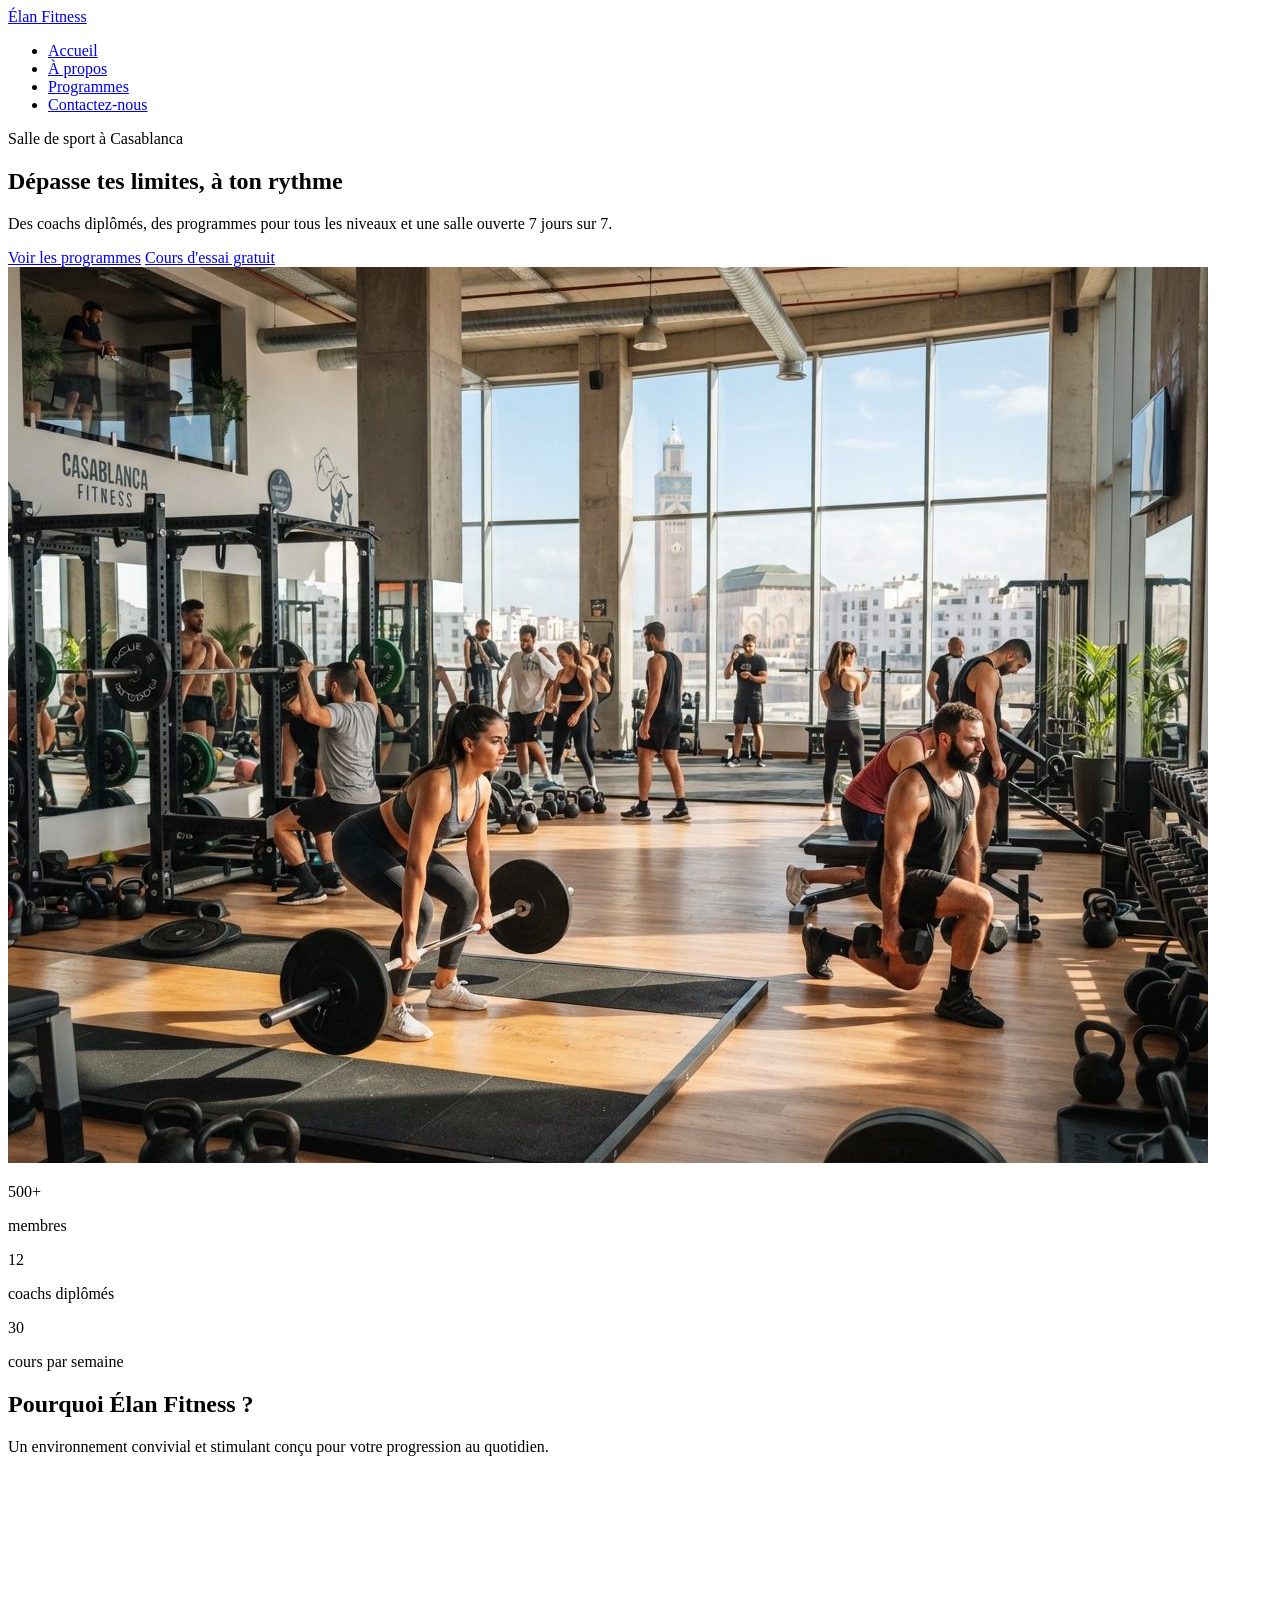
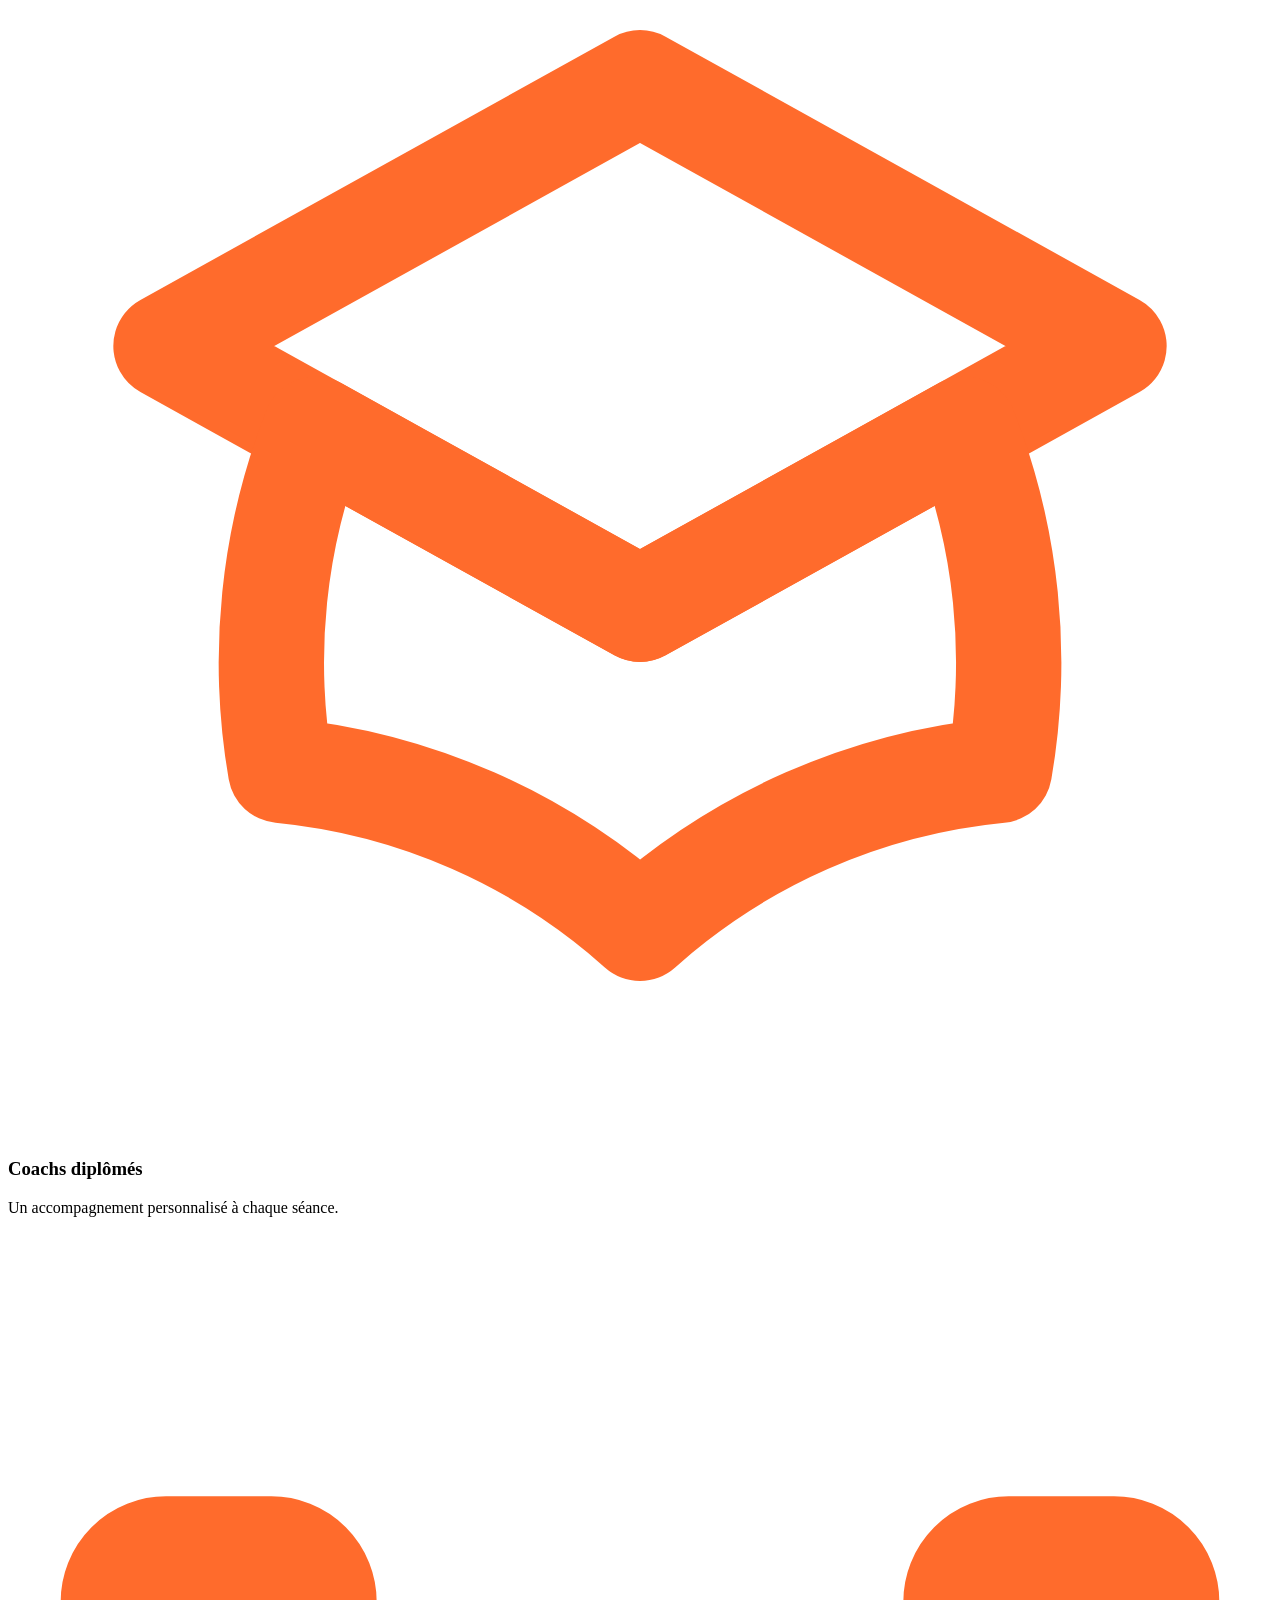
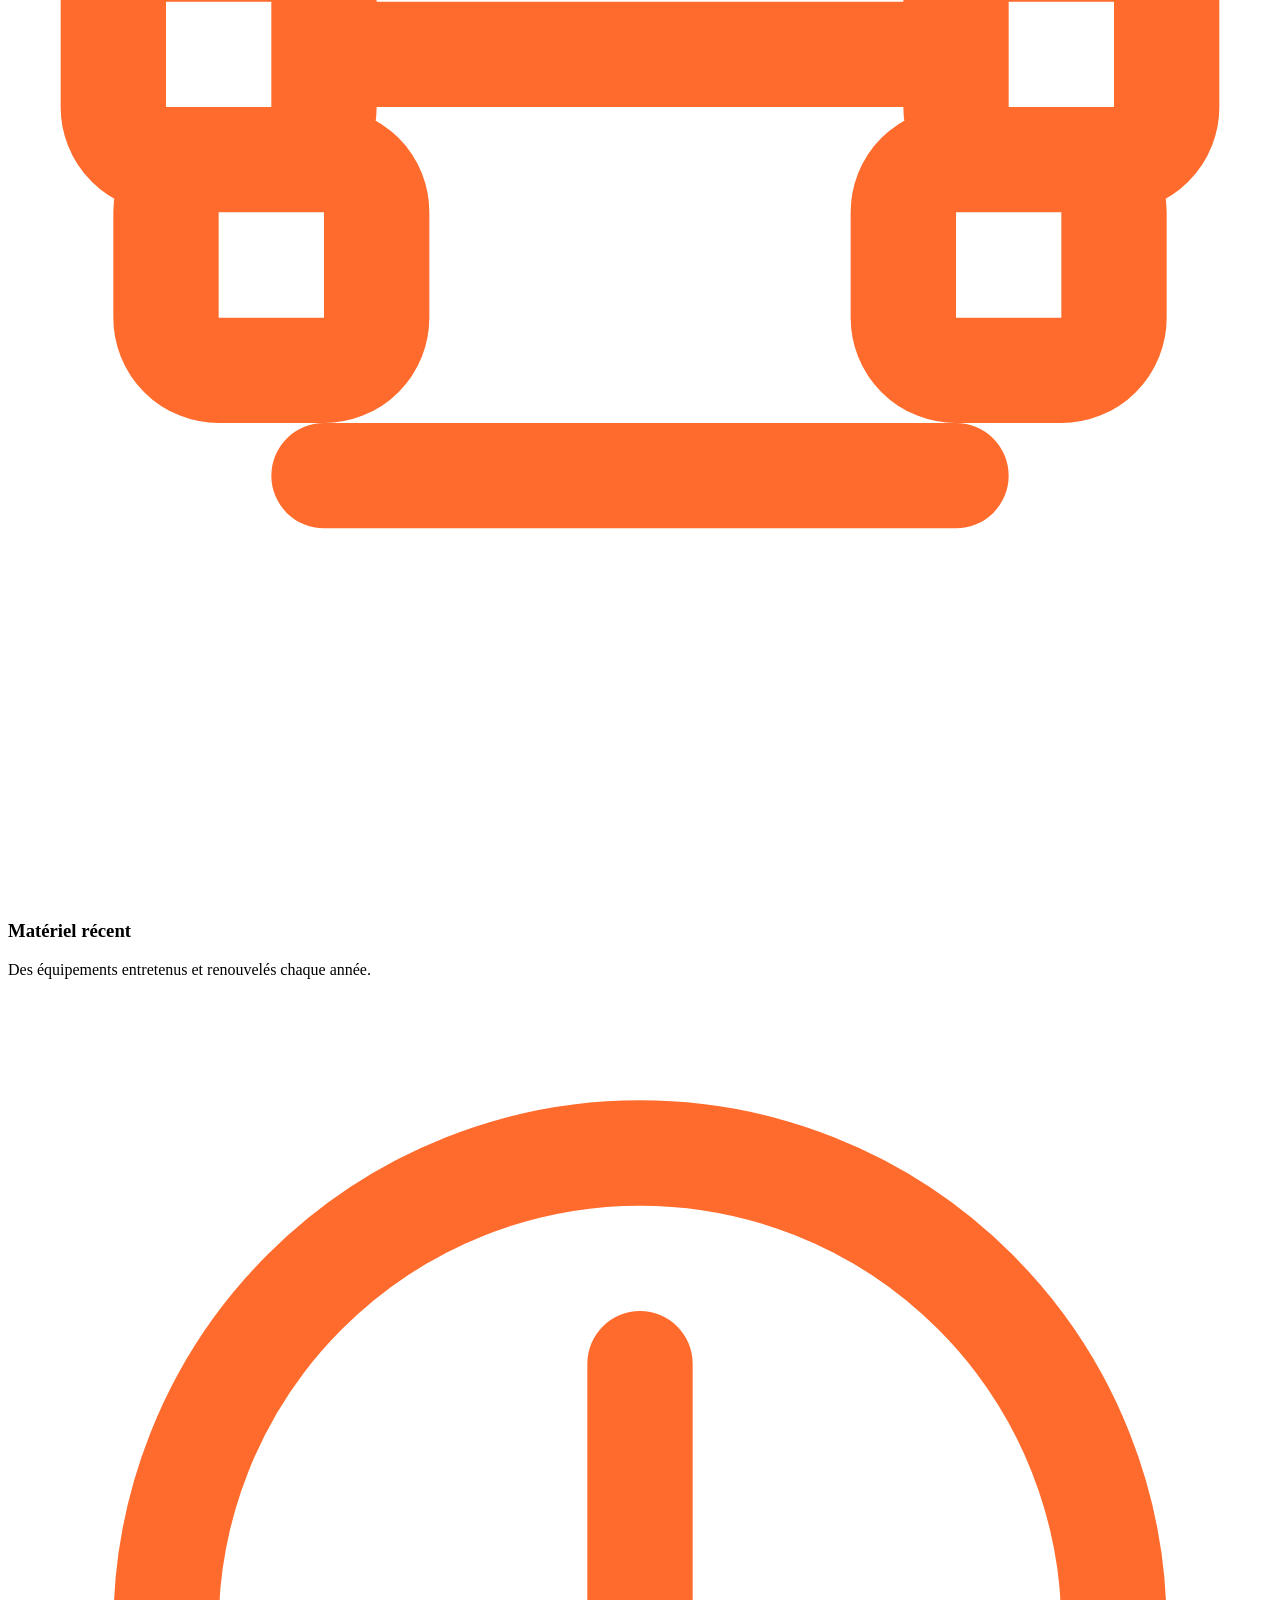
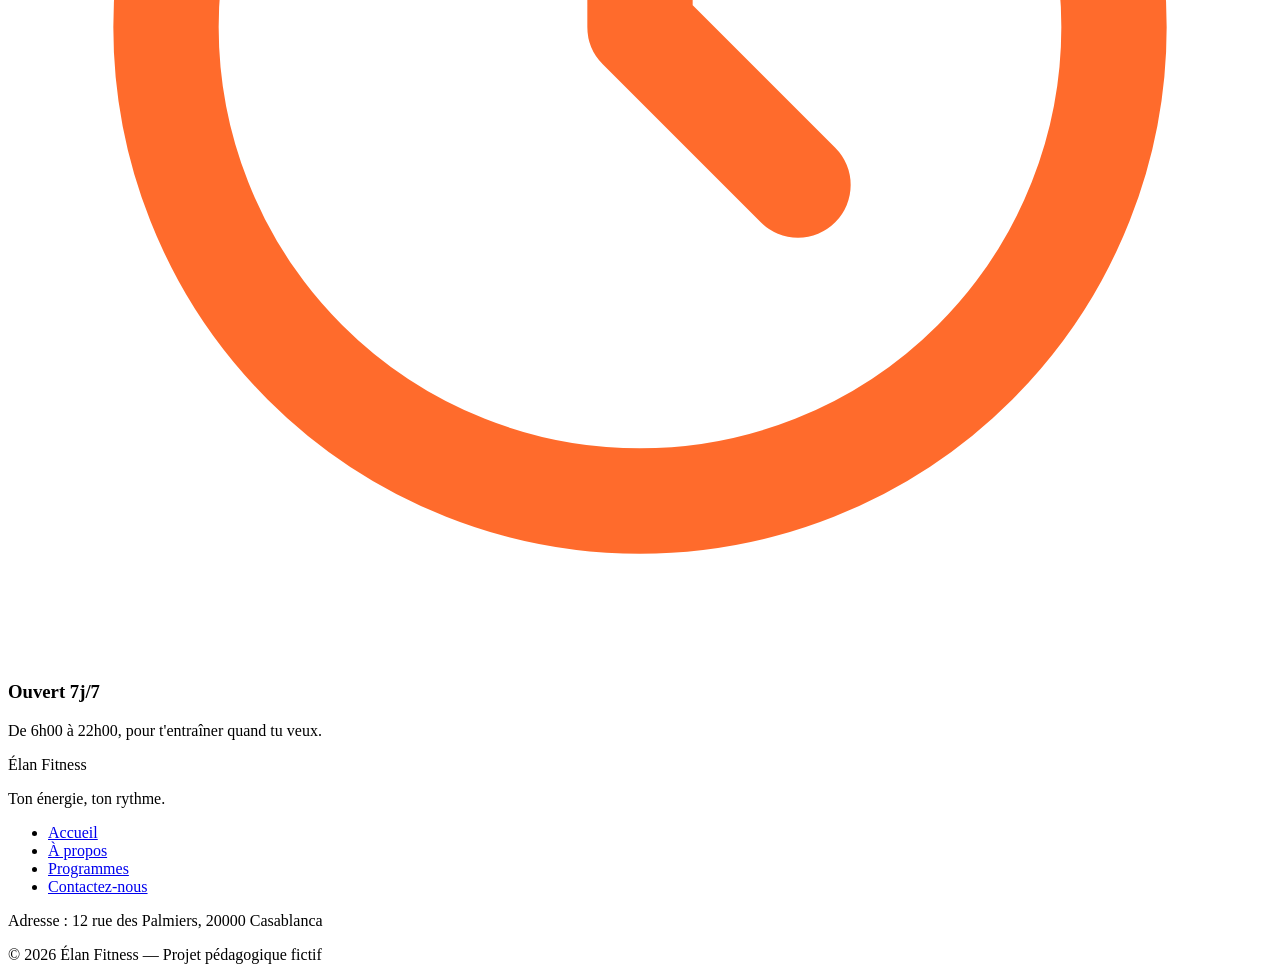
==== index.html @ 6aaadf18 "Division du site aux multipages" ====
<!DOCTYPE html>
<html lang="fr">
<head>
  <meta charset="UTF-8">
  <meta name="viewport" content="width=device-width, initial-scale=1">
  <meta name="description" content="Élan Fitness, salle de sport à Casablanca : musculation, yoga, cardio et boxe fitness avec des coachs diplômés. Réservez votre cours d'essai gratuit.">
  <title>Élan Fitness | Salle de sport à Casablanca</title>

  <link rel="preconnect" href="https://fonts.googleapis.com">
  <link rel="preconnect" href="https://fonts.gstatic.com" crossorigin>
  <link href="https://fonts.googleapis.com/css2?family=Inter:wght@400;500;600&family=Poppins:wght@600;700;800&display=swap" rel="stylesheet">

  <link rel="stylesheet" href="style.css">
</head>

<body>

  <header class="en-tete">
    <div class="conteneur en-tete-contenu">
      <a href="#accueil" class="logo">Élan Fitness</a>

      <nav aria-label="Navigation principale">
        <ul class="menu">
          <li><a href="index.html" class="lien-actif">Accueil</a></li>
          <li><a href="a-propos.html">À propos</a></li>
          <li><a href="programmes.html">Programmes</a></li>
          <li><a href="Contactez-nous.html">Contactez-nous</a></li>
        </ul>
      </nav>
    </div>
  </header>

  <main>

    <section id="accueil" class="hero">
      <div class="conteneur">

        <div class="hero-contenu">
          <div class="hero-texte">
            <p class="sur-titre">Salle de sport à Casablanca</p>
            <h1>Dépasse tes limites, à ton rythme</h1>
            <p class="hero-description">
              Des coachs diplômés, des programmes pour tous les niveaux et une salle ouverte 7 jours sur 7.
            </p>
            <div class="boutons">
              <a href="#programmes" class="bouton bouton-principal">Voir les programmes</a>
              <a href="#contact" class="bouton bouton-secondaire">Cours d'essai gratuit</a>
            </div>
          </div>

          <img class="hero-image" src="img/hero.jpg" alt="Des personnes s'entraînent dans une salle de sport lumineuse à Casablanca">
        </div>

        <div class="chiffres">
          <div class="chiffre">
            <p class="chiffre-nombre">500+</p>
            <p>membres</p>
          </div>
          <div class="chiffre">
            <p class="chiffre-nombre">12</p>
            <p>coachs diplômés</p>
          </div>
          <div class="chiffre">
            <p class="chiffre-nombre">30</p>
            <p>cours par semaine</p>
          </div>
        </div>

      </div>
    </section>

    <section class="section section-blanche">
      <div class="conteneur">

        <div class="section-titre">
          <h2>Pourquoi Élan Fitness ?</h2>
          <p>Un environnement convivial et stimulant conçu pour votre progression au quotidien.</p>
        </div>

        <div class="cartes">
          <article class="carte carte-avantage">
            <div class="icone"><img src="img/icone-coach.svg" alt=""></div>
            <h3>Coachs diplômés</h3>
            <p>Un accompagnement personnalisé à chaque séance.</p>
          </article>

          <article class="carte carte-avantage">
            <div class="icone"><img src="img/icone-materiel.svg" alt=""></div>
            <h3>Matériel récent</h3>
            <p>Des équipements entretenus et renouvelés chaque année.</p>
          </article>

          <article class="carte carte-avantage">
            <div class="icone"><img src="img/icone-horloge.svg" alt=""></div>
            <h3>Ouvert 7j/7</h3>
            <p>De 6h00 à 22h00, pour t'entraîner quand tu veux.</p>
          </article>
        </div>

      </div>
    </section>

    <!-- <section id="a-propos" class="section">
      <div class="conteneur apropos-contenu">

        <div class="apropos-texte">
          <p class="sur-titre">Notre histoire et notre mission</p>
          <h2>Une communauté passionnée au cœur de Casablanca</h2>
          <p>
            Fondé avec la conviction que le sport doit être accessible, motivant et bienveillant,
            Élan Fitness a été pensé comme un lieu d'énergie positive où chacun progresse à son rythme.
          </p>
          <p>
            Que vous franchissiez pour la première fois la porte d'une salle ou que vous prépariez des
            objectifs avancés, notre équipe de coachs certifiés vous accompagne au quotidien, sans
            jugement et avec passion.
          </p>

          <ul class="valeurs">
            <li class="valeur">
              <div class="icone icone-petite"><img src="img/icone-check.svg" alt=""></div>
              <span>Esprit bienveillant</span>
            </li>
            <li class="valeur">
              <div class="icone icone-petite"><img src="img/icone-check.svg" alt=""></div>
              <span>Suivi personnalisé</span>
            </li>
            <li class="valeur">
              <div class="icone icone-petite"><img src="img/icone-check.svg" alt=""></div>
              <span>Ambiance conviviale</span>
            </li>
          </ul>
        </div>

        <img class="apropos-image" src="img/equipe.jpg" alt="L'équipe de coachs d'Élan Fitness réunie dans la salle">

      </div>
    </section> -->

    <!-- <section id="programmes" class="section">
      <div class="conteneur">

        <div class="section-titre">
          <h2>Nos programmes</h2>
          <p>Un programme pour chaque objectif</p>
        </div>

        <div class="cartes">

          <article class="carte carte-programme">
            <img src="img/musculation.jpg" alt="Une sportive soulève des haltères dans l'espace musculation">
            <div class="programme-corps">
              <span class="etiquette etiquette-orange">Tous niveaux</span>
              <h3>Musculation</h3>
              <p>Renforce ton corps et progresse avec un coach.</p>
              <p class="duree"><img src="img/icone-duree.svg" alt="">60 min</p>
            </div>
          </article>

          <article class="carte carte-programme">
            <img src="img/yoga.jpg" alt="Un groupe pratique le yoga sur des tapis dans une salle lumineuse">
            <div class="programme-corps">
              <span class="etiquette etiquette-bleue">Débutant</span>
              <h3>Yoga</h3>
              <p>Gagne en souplesse et en sérénité.</p>
              <p class="duree"><img src="img/icone-duree.svg" alt="">75 min</p>
            </div>
          </article>

          <article class="carte carte-programme">
            <img src="img/cardio.jpg" alt="Des sportifs suivent un circuit de cardio training avec des kettlebells">
            <div class="programme-corps">
              <span class="etiquette etiquette-verte">Intermédiaire</span>
              <h3>Cardio training</h3>
              <p>Des circuits dynamiques pour travailler ton endurance.</p>
              <p class="duree"><img src="img/icone-duree.svg" alt="">45 min</p>
            </div>
          </article>

          <article class="carte carte-programme">
            <img src="img/boxe.jpg" alt="Une sportive frappe un sac de frappe pendant un cours de boxe fitness">
            <div class="programme-corps">
              <span class="etiquette etiquette-verte">Intermédiaire</span>
              <h3>Boxe fitness</h3>
              <p>Cardio et coordination, sans contact.</p>
              <p class="duree"><img src="img/icone-duree.svg" alt="">50 min</p>
            </div>
          </article>

        </div>

        <div class="formules">

          <div class="section-titre">
            <h3>Nos formules</h3>
            <p>Des abonnements flexibles adaptés à vos envies et objectifs</p>
          </div>

          <div class="cartes">

            <article class="carte formule">
              <h4>Essentiel</h4>
              <p class="prix">250 MAD <span>/ mois</span></p>
              <ul class="formule-liste">
                <li>Accès à la salle</li>
                <li>2 cours collectifs par semaine</li>
                <li>Sans engagement</li>
              </ul>
              <a href="#contact" class="bouton bouton-secondaire">Choisir</a>
            </article>

            <article class="carte formule formule-populaire">
              <p class="badge-populaire">Populaire</p>
              <h4>Premium</h4>
              <p class="prix">400 MAD <span>/ mois</span></p>
              <ul class="formule-liste">
                <li>Accès à la salle</li>
                <li>Cours collectifs illimités</li>
                <li>1 bilan avec un coach</li>
              </ul>
              <a href="#contact" class="bouton bouton-principal">Choisir</a>
            </article>

            <article class="carte formule">
              <h4>Duo</h4>
              <p class="prix">650 MAD <span>/ mois</span></p>
              <p class="prix-note">pour 2 personnes</p>
              <ul class="formule-liste">
                <li>Accès à la salle pour deux</li>
                <li>Cours collectifs illimités</li>
                <li>Sans engagement</li>
              </ul>
              <a href="#contact" class="bouton bouton-secondaire">Choisir</a>
            </article>

          </div>
        </div>

      </div>
    </section> -->

  </main>

  <footer class="pied-de-page">
    <div class="conteneur">

      <div class="pied-haut">
        <div>
          <p class="logo logo-clair">Élan Fitness</p>
          <p class="slogan">Ton énergie, ton rythme.</p>
        </div>

        <nav aria-label="Navigation du pied de page">
          <ul class="menu menu-pied">
            <li><a href="index.html">Accueil</a></li>
            <li><a href="a-propos.html">À propos</a></li>
            <li><a href="programmes.html">Programmes</a></li>
            <li><a href="Contactez-nous.html">Contactez-nous</a></li>
          </ul>
        </nav>
      </div>

      <div class="pied-bas">
        <p>Adresse : 12 rue des Palmiers, 20000 Casablanca</p>
        <p>&copy; 2026 Élan Fitness — Projet pédagogique fictif</p>
      </div>

    </div>
  </footer>

</body>
</html>
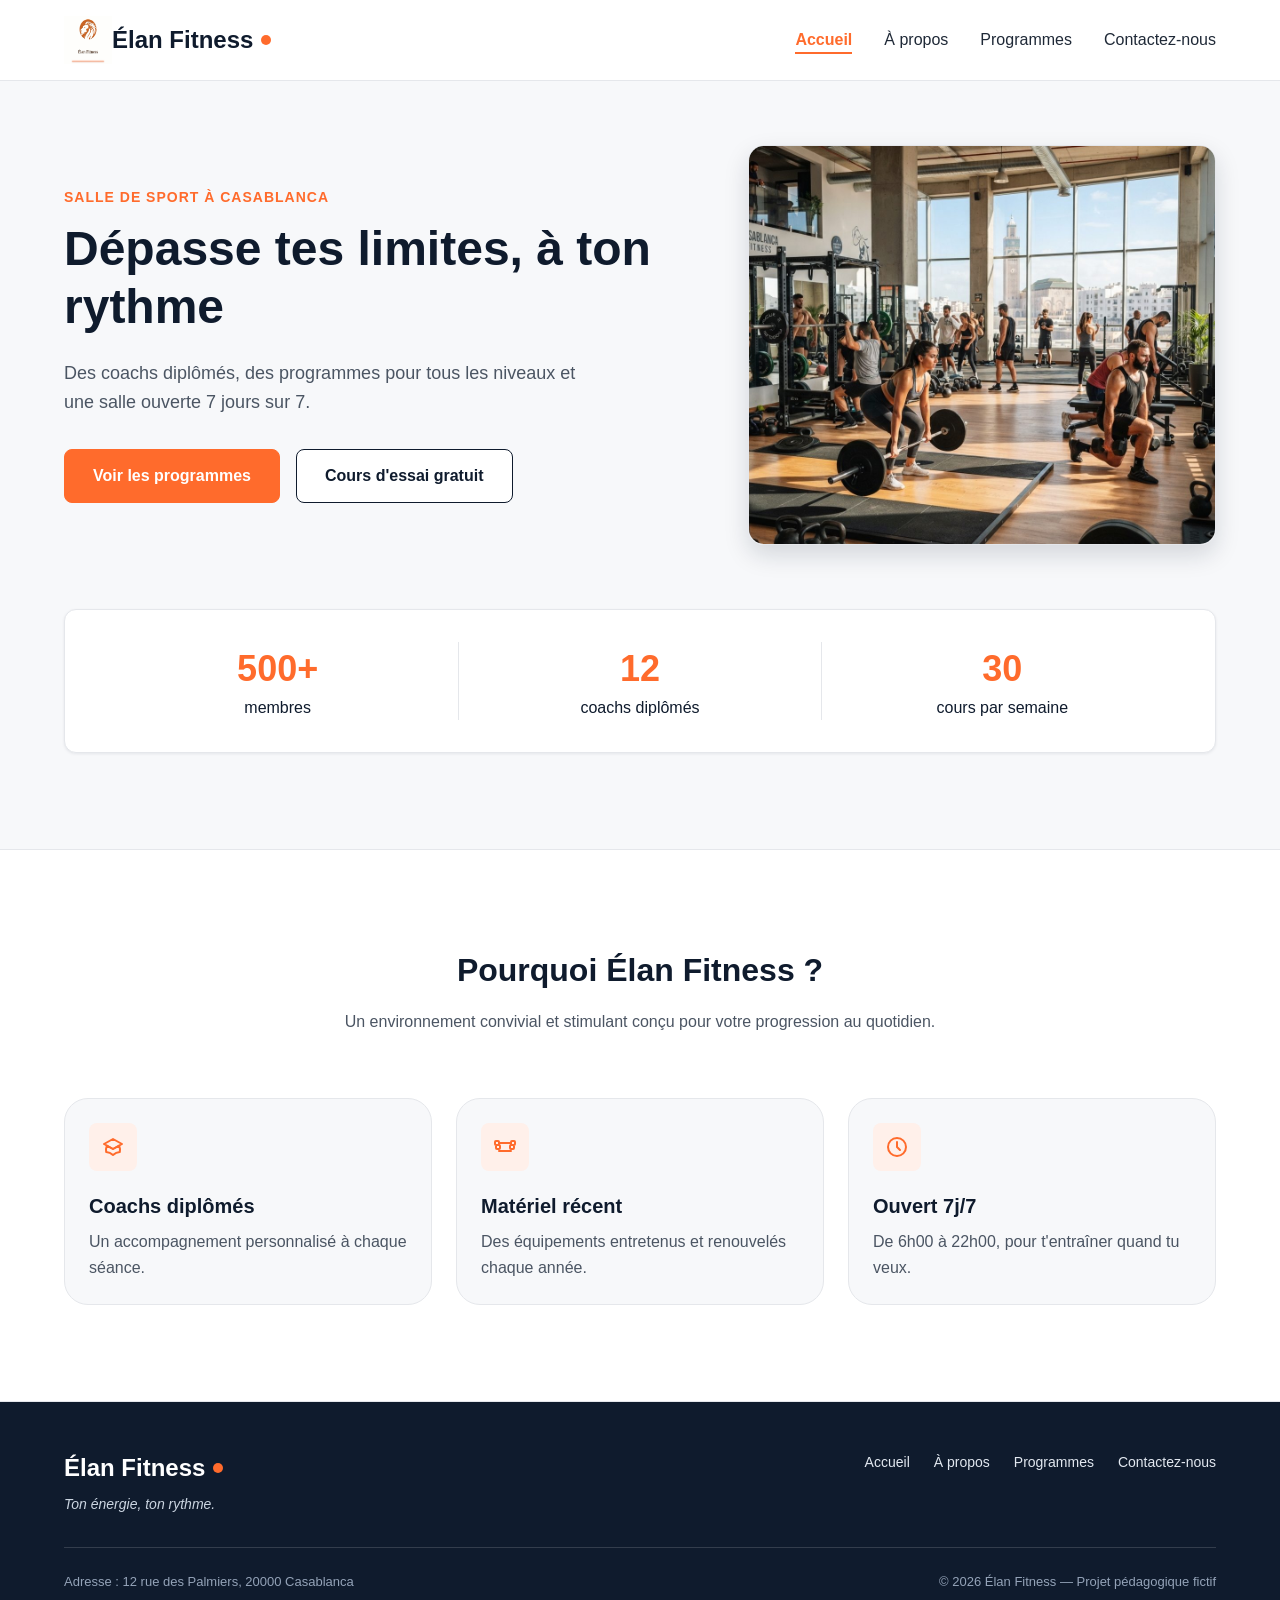
==== commit ea89e3f6: "L'adoption d'un logo adapté pour « Élan Fitness » renforce l'identité visuelle de la salle" ====
--- a/index.html
+++ b/index.html
@@ -17,7 +17,7 @@
 
   <header class="en-tete">
     <div class="conteneur en-tete-contenu">
-      <a href="#accueil" class="logo">Élan Fitness</a>
+      <a href="index.html" class="logo"><img src="img/logo.png" width="48" height="48">Élan Fitness</a>
 
       <nav aria-label="Navigation principale">
         <ul class="menu">
--- a/style.css
+++ b/style.css
@@ -0,0 +1,547 @@
+* {
+  box-sizing: border-box;
+  margin: 0;
+  padding: 0;
+}
+
+html {
+  scroll-behavior: smooth;
+}
+
+body {
+  font-family: 'Inter', Arial, sans-serif;
+  font-size: 16px;
+  line-height: 1.5;
+  color: #1F2937;
+  background-color: #F7F8FA;
+}
+
+h1, h2, h3, h4 {
+  font-family: 'Poppins', Arial, sans-serif;
+  color: #0F1B2D;
+}
+
+a {
+  color: inherit;
+  text-decoration: none;
+}
+
+ul {
+  list-style: none;
+}
+
+img {
+  display: block;
+  max-width: 100%;
+}
+
+a:focus-visible,
+button:focus-visible {
+  outline: 3px solid #FF6B2C;
+  outline-offset: 2px;
+}
+
+.conteneur {
+  width: 100%;
+  max-width: 1200px;
+  margin: 0 auto;
+  padding: 0 24px;
+}
+
+.section {
+  padding: 96px 0;
+}
+
+.section-blanche {
+  background-color: #FFFFFF;
+  border-top: 1px solid #E5E7EB;
+  border-bottom: 1px solid #E5E7EB;
+}
+
+.section-titre {
+  max-width: 640px;
+  margin: 0 auto 64px;
+  text-align: center;
+}
+
+.section-titre h2 {
+  font-size: 32px;
+  margin-bottom: 16px;
+}
+
+.section-titre h3 {
+  font-size: 26px;
+  margin-bottom: 12px;
+}
+
+.section-titre p {
+  color: #4B5563;
+}
+
+.sur-titre {
+  font-size: 14px;
+  font-weight: 600;
+  color: #FF6B2C;
+  text-transform: uppercase;
+  letter-spacing: 1px;
+  margin-bottom: 12px;
+}
+
+.bouton {
+  display: inline-block;
+  padding: 14px 28px;
+  border-radius: 8px;
+  font-size: 16px;
+  font-weight: 600;
+  text-align: center;
+  cursor: pointer;
+}
+
+.bouton-principal {
+  background-color: #FF6B2C;
+  border: 1px solid #FF6B2C;
+  color: #FFFFFF;
+}
+
+.bouton-principal:hover {
+  background-color: #F05817;
+}
+
+.bouton-secondaire {
+  background-color: #FFFFFF;
+  border: 1px solid #0F1B2D;
+  color: #0F1B2D;
+}
+
+.bouton-secondaire:hover {
+  background-color: #F3F4F6;
+}
+
+.cartes {
+  display: flex;
+  gap: 24px;
+}
+
+.carte {
+  flex: 1;
+  background-color: #FFFFFF;
+  border: 1px solid #E5E7EB;
+  border-radius: 24px;
+  box-shadow: 0 4 px 6px rgba(0, 0, 0, 0.08);
+}
+
+.icone {
+  width: 48px;
+  height: 48px;
+  background-color: #FFF0EA;
+  border-radius: 8px;
+  display: flex;
+  align-items: center;
+  justify-content: center;
+}
+
+.icone img {
+  width: 24px;
+  height: 24px;
+}
+
+.icone-petite {
+  width: 32px;
+  height: 32px;
+  border-radius: 50%;
+}
+
+.icone-petite img {
+  width: 16px;
+  height: 16px;
+}
+
+.en-tete {
+  position: sticky;
+  top: 0;
+  z-index: 10;
+  background-color: #FFFFFF;
+  border-bottom: 1px solid #E5E7EB;
+}
+
+.en-tete-contenu {
+  height: 80px;
+  display: flex;
+  align-items: center;
+  justify-content: space-between;
+}
+
+.logo {
+  display: flex;
+  align-items: center;
+  font-family: 'Poppins', Arial, sans-serif;
+  font-size: 24px;
+  font-weight: 700;
+  color: #0F1B2D;
+}
+
+.logo::after {
+  content: "";
+  width: 10px;
+  height: 10px;
+  margin-left: 8px;
+  background-color: #FF6B2C;
+  border-radius: 50%;
+}
+
+.menu {
+  display: flex;
+  gap: 32px;
+}
+
+.menu a {
+  font-weight: 500;
+  padding-bottom: 4px;
+  border-bottom: 2px solid transparent;
+}
+
+.menu a:hover {
+  color: #FF6B2C;
+}
+
+.menu .lien-actif {
+  color: #FF6B2C;
+  font-weight: 600;
+  border-bottom-color: #FF6B2C;
+}
+
+.hero {
+  padding: 64px 0 96px;
+}
+
+.hero-contenu {
+  display: flex;
+  align-items: center;
+  gap: 32px;
+}
+
+.hero-texte {
+  flex: 7;
+}
+
+.hero-texte h1 {
+  font-size: 48px;
+  font-weight: 800;
+  line-height: 1.2;
+  margin-bottom: 24px;
+}
+
+.hero-description {
+  max-width: 520px;
+  font-size: 18px;
+  line-height: 1.6;
+  color: #4B5563;
+  margin-bottom: 32px;
+}
+
+.boutons {
+  display: flex;
+  flex-wrap: wrap;
+  gap: 16px;
+}
+
+.hero-image {
+  flex: 5;
+  min-width: 0;
+  height: 400px;
+  object-fit: cover;
+  border-radius: 16px;
+  border: 1px solid #E5E7EB;
+  box-shadow: 0 10px 25px rgba(15, 27, 45, 0.15);
+}
+
+.chiffres {
+  display: flex;
+  margin-top: 64px;
+  padding: 32px;
+  background-color: #FFFFFF;
+  border: 1px solid #E5E7EB;
+  border-radius: 12px;
+  box-shadow: 0 1px 3px rgba(15, 27, 45, 0.08);
+}
+
+.chiffre {
+  flex: 1;
+  text-align: center;
+  font-weight: 500;
+  color: #0F1B2D;
+}
+
+.chiffre + .chiffre {
+  border-left: 1px solid #E5E7EB;
+}
+
+.chiffre-nombre {
+  font-family: 'Poppins', Arial, sans-serif;
+  font-size: 36px;
+  font-weight: 800;
+  color: #FF6B2C;
+}
+
+.carte-avantage {
+  padding: 24px;
+  background-color: #F7F8FA;
+  box-shadow: none;
+}
+
+.carte-avantage .icone {
+  margin-bottom: 20px;
+}
+
+.carte-avantage h3 {
+  font-size: 20px;
+  margin-bottom: 8px;
+}
+
+.carte-avantage p {
+  color: #4B5563;
+  line-height: 1.6;
+}
+
+.apropos-contenu {
+  display: flex;
+  align-items: center;
+  gap: 64px;
+}
+
+.apropos-texte {
+  flex: 7;
+}
+
+.apropos-texte h2 {
+  font-size: 36px;
+  line-height: 1.2;
+  margin-bottom: 20px;
+}
+
+.apropos-texte p {
+  color: #4B5563;
+  line-height: 1.7;
+  margin-bottom: 16px;
+}
+
+.valeurs {
+  display: flex;
+  gap: 16px;
+  margin-top: 32px;
+}
+
+.valeur {
+  flex: 1;
+  display: flex;
+  align-items: center;
+  gap: 12px;
+  padding: 12px 16px;
+  background-color: #FFFFFF;
+  border: 1px solid #E5E7EB;
+  border-radius: 12px;
+  font-family: 'Poppins', Arial, sans-serif;
+  font-size: 14px;
+  font-weight: 600;
+  color: #0F1B2D;
+}
+
+.apropos-image {
+  flex: 5;
+  min-width: 0;
+  height: 360px;
+  object-fit: cover;
+  border-radius: 16px;
+  box-shadow: 0 10px 25px rgba(15, 27, 45, 0.15);
+}
+
+.carte-programme {
+  display: flex;
+  flex-direction: column;
+  overflow: hidden;
+}
+
+.carte-programme > img {
+  width: 100%;
+  height: 200px;
+  object-fit: cover;
+}
+
+.programme-corps {
+  flex: 1;
+  display: flex;
+  flex-direction: column;
+  padding: 20px;
+}
+
+.programme-corps h3 {
+  font-size: 20px;
+  margin-bottom: 8px;
+}
+
+.programme-corps p {
+  font-size: 15px;
+  color: #4B5563;
+}
+
+.etiquette {
+  align-self: flex-start;
+  padding: 4px 10px;
+  margin-bottom: 12px;
+  border-radius: 6px;
+  font-size: 12px;
+  font-weight: 600;
+}
+
+.etiquette-orange {
+  background-color: #FFEDE5;
+  color: #C2410C;
+}
+
+.etiquette-bleue {
+  background-color: #DBEAFE;
+  color: #1D4ED8;
+}
+
+.etiquette-verte {
+  background-color: #D1FAE5;
+  color: #047857;
+}
+
+.programme-corps .duree {
+  display: flex;
+  align-items: center;
+  gap: 8px;
+  margin-top: auto;
+  padding-top: 16px;
+  border-top: 1px solid #E5E7EB;
+  font-size: 13px;
+  font-weight: 600;
+  color: #0F1B2D;
+}
+
+.programme-corps h3 + p {
+  margin-bottom: 16px;
+}
+
+.duree img {
+  width: 16px;
+  height: 16px;
+}
+
+.formules {
+  margin-top: 96px;
+}
+
+.formule {
+  position: relative;
+  display: flex;
+  flex-direction: column;
+  padding: 28px;
+}
+
+.formule h4 {
+  font-size: 20px;
+}
+
+.prix {
+  margin: 8px 0 16px;
+  font-family: 'Poppins', Arial, sans-serif;
+  font-size: 30px;
+  font-weight: 800;
+  color: #FF6B2C;
+}
+
+.prix span {
+  font-family: 'Inter', Arial, sans-serif;
+  font-size: 16px;
+  font-weight: 500;
+  color: #4B5563;
+}
+
+.prix-note {
+  margin: -8px 0 16px;
+  font-size: 13px;
+  color: #4B5563;
+}
+
+.formule-liste {
+  flex: 1;
+  margin-bottom: 24px;
+}
+
+.formule-liste li {
+  padding-left: 28px;
+  margin-bottom: 12px;
+  font-size: 15px;
+  background-image: url('img/icone-check.svg');
+  background-repeat: no-repeat;
+  background-position: left center;
+  background-size: 16px;
+}
+
+.formule .bouton {
+  display: block;
+}
+
+.formule-populaire {
+  border: 2px solid #FF6B2C;
+  box-shadow: 0 10px 25px rgba(255, 107, 44, 0.2);
+}
+
+.badge-populaire {
+  position: absolute;
+  top: -14px;
+  left: 50%;
+  transform: translateX(-50%);
+  padding: 4px 14px;
+  background-color: #FF6B2C;
+  border-radius: 999px;
+  font-size: 12px;
+  font-weight: 700;
+  text-transform: uppercase;
+  color: #FFFFFF;
+}
+
+.pied-de-page {
+  padding: 48px 0 32px;
+  background-color: #0F1B2D;
+  color: #FFFFFF;
+}
+
+.pied-haut {
+  display: flex;
+  justify-content: space-between;
+  align-items: flex-start;
+  padding-bottom: 32px;
+  border-bottom: 1px solid rgba(255, 255, 255, 0.15);
+}
+
+.logo-clair {
+  color: #FFFFFF;
+}
+
+.slogan {
+  margin-top: 8px;
+  font-size: 14px;
+  font-style: italic;
+  color: #CBD5E1;
+}
+
+.menu-pied {
+  gap: 24px;
+}
+
+.menu-pied a {
+  font-size: 14px;
+  font-weight: 400;
+  color: #E2E8F0;
+}
+
+.pied-bas {
+  display: flex;
+  justify-content: space-between;
+  margin-top: 24px;
+  font-size: 13px;
+  color: #94A3B8;
+}
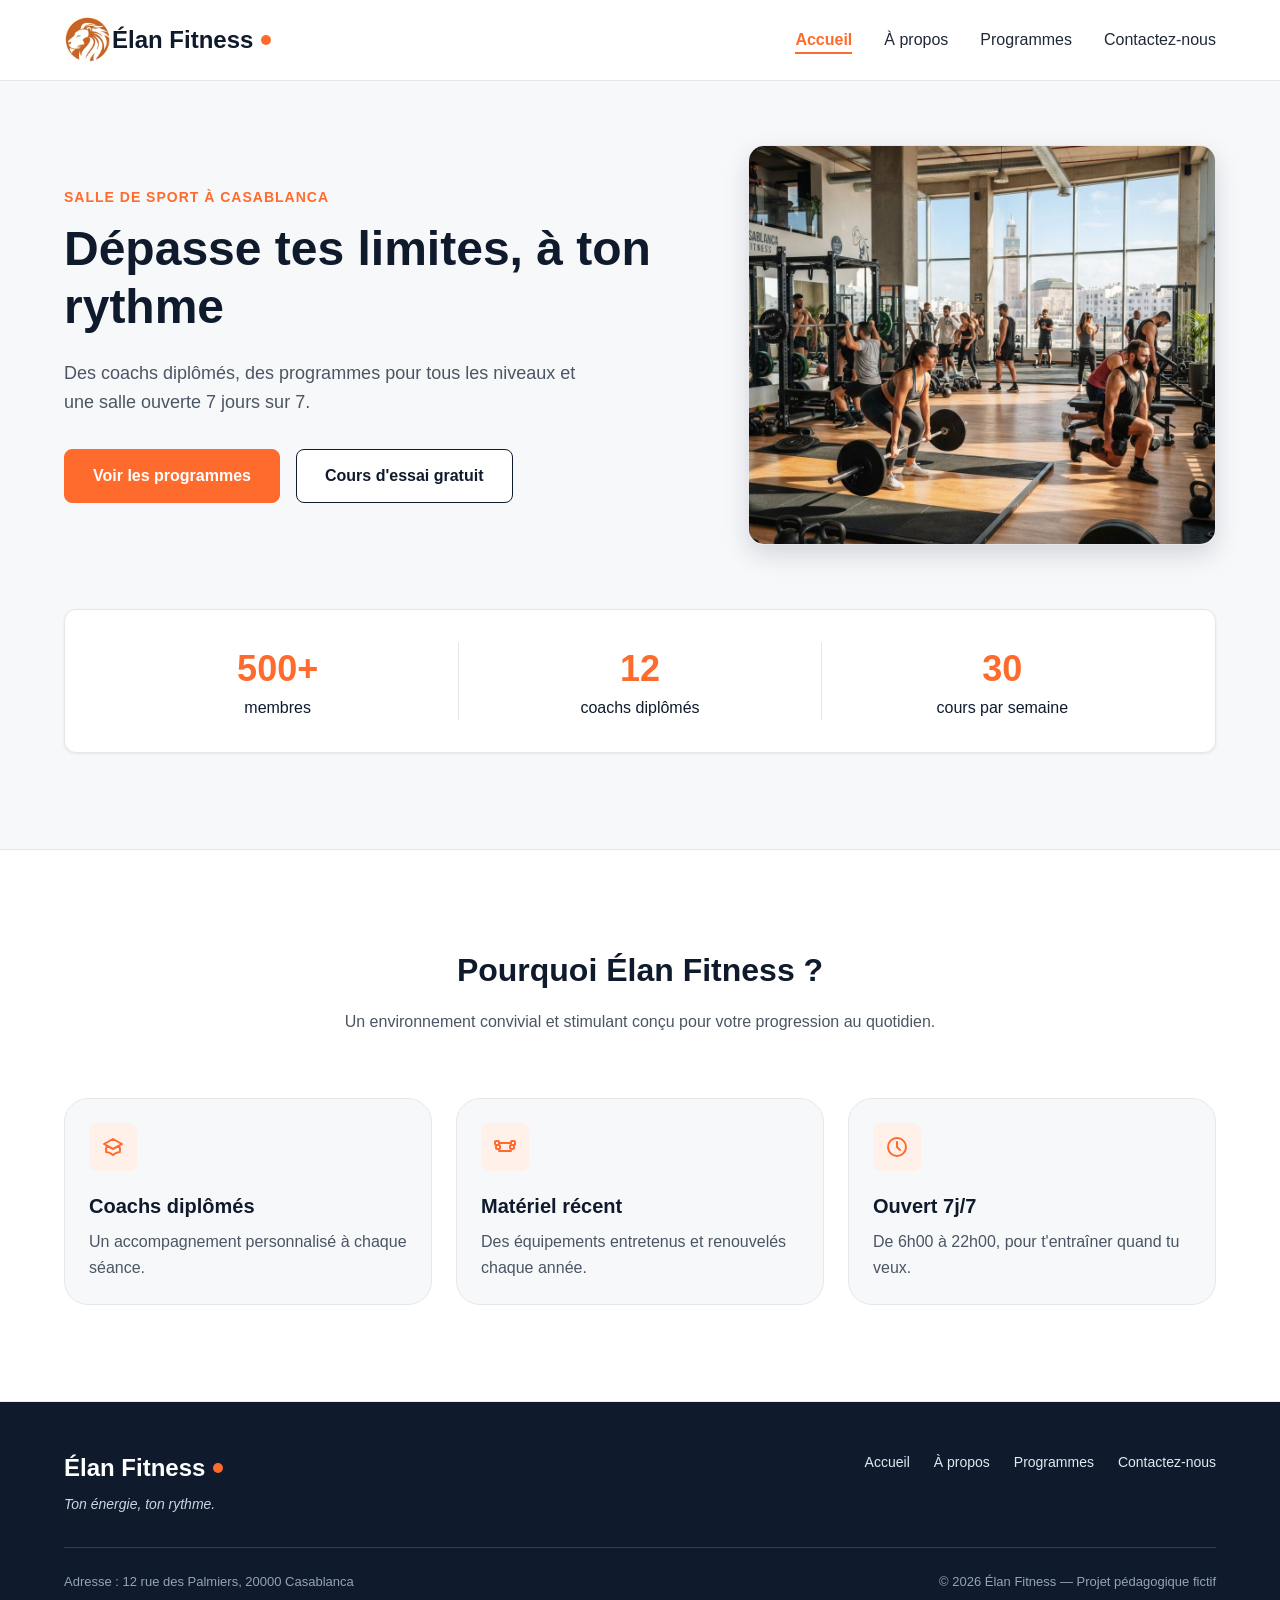
==== commit 43bd94b1: "L'addition du page contactez-nous." ====
--- a/index.html
+++ b/index.html
@@ -99,146 +99,6 @@
 
       </div>
     </section>
-
-    <!-- <section id="a-propos" class="section">
-      <div class="conteneur apropos-contenu">
-
-        <div class="apropos-texte">
-          <p class="sur-titre">Notre histoire et notre mission</p>
-          <h2>Une communauté passionnée au cœur de Casablanca</h2>
-          <p>
-            Fondé avec la conviction que le sport doit être accessible, motivant et bienveillant,
-            Élan Fitness a été pensé comme un lieu d'énergie positive où chacun progresse à son rythme.
-          </p>
-          <p>
-            Que vous franchissiez pour la première fois la porte d'une salle ou que vous prépariez des
-            objectifs avancés, notre équipe de coachs certifiés vous accompagne au quotidien, sans
-            jugement et avec passion.
-          </p>
-
-          <ul class="valeurs">
-            <li class="valeur">
-              <div class="icone icone-petite"><img src="img/icone-check.svg" alt=""></div>
-              <span>Esprit bienveillant</span>
-            </li>
-            <li class="valeur">
-              <div class="icone icone-petite"><img src="img/icone-check.svg" alt=""></div>
-              <span>Suivi personnalisé</span>
-            </li>
-            <li class="valeur">
-              <div class="icone icone-petite"><img src="img/icone-check.svg" alt=""></div>
-              <span>Ambiance conviviale</span>
-            </li>
-          </ul>
-        </div>
-
-        <img class="apropos-image" src="img/equipe.jpg" alt="L'équipe de coachs d'Élan Fitness réunie dans la salle">
-
-      </div>
-    </section> -->
-
-    <!-- <section id="programmes" class="section">
-      <div class="conteneur">
-
-        <div class="section-titre">
-          <h2>Nos programmes</h2>
-          <p>Un programme pour chaque objectif</p>
-        </div>
-
-        <div class="cartes">
-
-          <article class="carte carte-programme">
-            <img src="img/musculation.jpg" alt="Une sportive soulève des haltères dans l'espace musculation">
-            <div class="programme-corps">
-              <span class="etiquette etiquette-orange">Tous niveaux</span>
-              <h3>Musculation</h3>
-              <p>Renforce ton corps et progresse avec un coach.</p>
-              <p class="duree"><img src="img/icone-duree.svg" alt="">60 min</p>
-            </div>
-          </article>
-
-          <article class="carte carte-programme">
-            <img src="img/yoga.jpg" alt="Un groupe pratique le yoga sur des tapis dans une salle lumineuse">
-            <div class="programme-corps">
-              <span class="etiquette etiquette-bleue">Débutant</span>
-              <h3>Yoga</h3>
-              <p>Gagne en souplesse et en sérénité.</p>
-              <p class="duree"><img src="img/icone-duree.svg" alt="">75 min</p>
-            </div>
-          </article>
-
-          <article class="carte carte-programme">
-            <img src="img/cardio.jpg" alt="Des sportifs suivent un circuit de cardio training avec des kettlebells">
-            <div class="programme-corps">
-              <span class="etiquette etiquette-verte">Intermédiaire</span>
-              <h3>Cardio training</h3>
-              <p>Des circuits dynamiques pour travailler ton endurance.</p>
-              <p class="duree"><img src="img/icone-duree.svg" alt="">45 min</p>
-            </div>
-          </article>
-
-          <article class="carte carte-programme">
-            <img src="img/boxe.jpg" alt="Une sportive frappe un sac de frappe pendant un cours de boxe fitness">
-            <div class="programme-corps">
-              <span class="etiquette etiquette-verte">Intermédiaire</span>
-              <h3>Boxe fitness</h3>
-              <p>Cardio et coordination, sans contact.</p>
-              <p class="duree"><img src="img/icone-duree.svg" alt="">50 min</p>
-            </div>
-          </article>
-
-        </div>
-
-        <div class="formules">
-
-          <div class="section-titre">
-            <h3>Nos formules</h3>
-            <p>Des abonnements flexibles adaptés à vos envies et objectifs</p>
-          </div>
-
-          <div class="cartes">
-
-            <article class="carte formule">
-              <h4>Essentiel</h4>
-              <p class="prix">250 MAD <span>/ mois</span></p>
-              <ul class="formule-liste">
-                <li>Accès à la salle</li>
-                <li>2 cours collectifs par semaine</li>
-                <li>Sans engagement</li>
-              </ul>
-              <a href="#contact" class="bouton bouton-secondaire">Choisir</a>
-            </article>
-
-            <article class="carte formule formule-populaire">
-              <p class="badge-populaire">Populaire</p>
-              <h4>Premium</h4>
-              <p class="prix">400 MAD <span>/ mois</span></p>
-              <ul class="formule-liste">
-                <li>Accès à la salle</li>
-                <li>Cours collectifs illimités</li>
-                <li>1 bilan avec un coach</li>
-              </ul>
-              <a href="#contact" class="bouton bouton-principal">Choisir</a>
-            </article>
-
-            <article class="carte formule">
-              <h4>Duo</h4>
-              <p class="prix">650 MAD <span>/ mois</span></p>
-              <p class="prix-note">pour 2 personnes</p>
-              <ul class="formule-liste">
-                <li>Accès à la salle pour deux</li>
-                <li>Cours collectifs illimités</li>
-                <li>Sans engagement</li>
-              </ul>
-              <a href="#contact" class="bouton bouton-secondaire">Choisir</a>
-            </article>
-
-          </div>
-        </div>
-
-      </div>
-    </section> -->
-
   </main>
 
   <footer class="pied-de-page">
